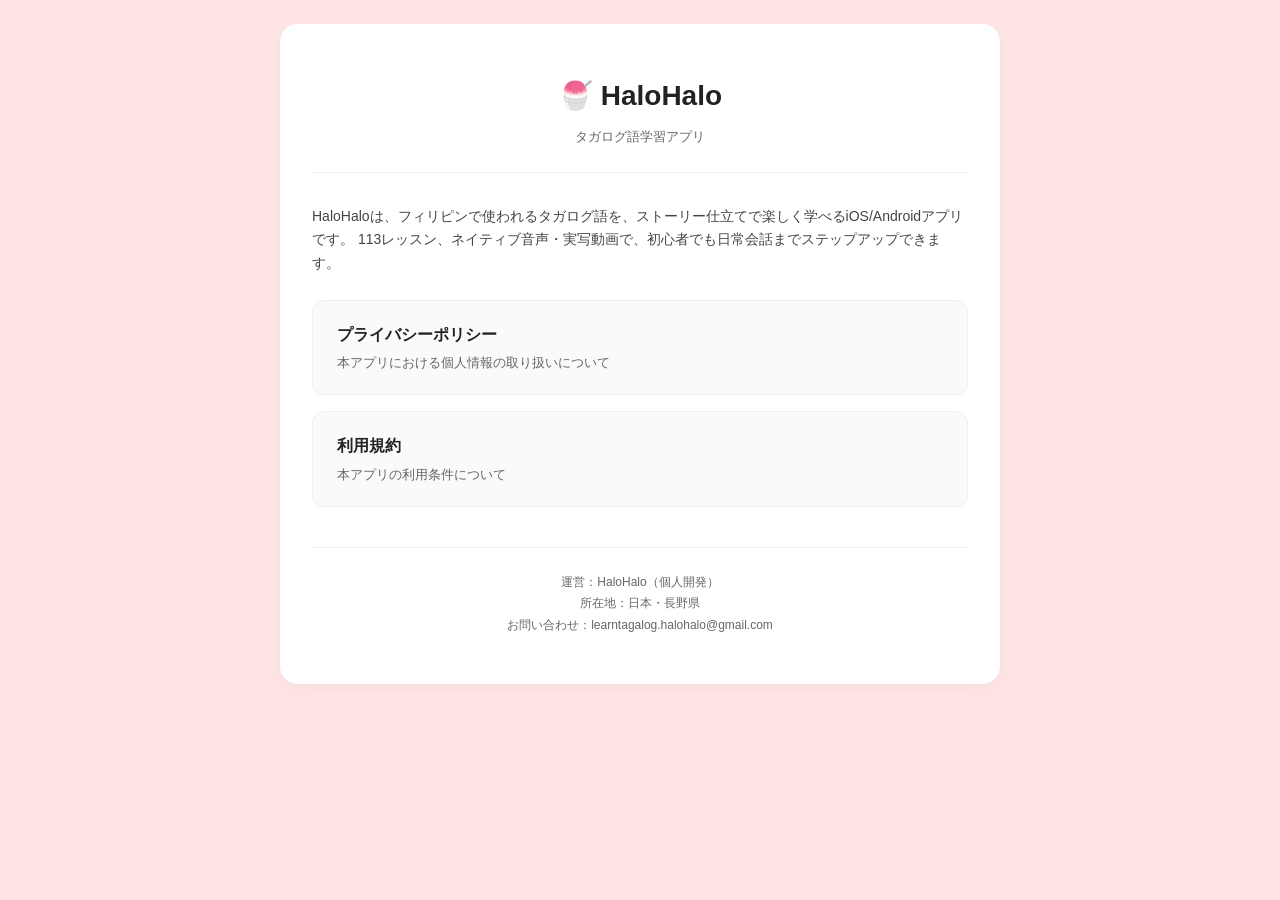
==== index.html @ 2f47382c "Initial commit: privacy policy and terms of service" ====
<!DOCTYPE html>
<html lang="ja">
<head>
  <meta charset="UTF-8" />
  <meta name="viewport" content="width=device-width, initial-scale=1.0" />
  <title>HaloHalo - タガログ語学習</title>
  <link rel="stylesheet" href="styles.css" />
</head>
<body>
  <div class="container">
    <header>
      <div class="logo">🍧 HaloHalo</div>
      <div class="sub">タガログ語学習アプリ</div>
    </header>

    <p class="intro">
      HaloHaloは、フィリピンで使われるタガログ語を、ストーリー仕立てで楽しく学べるiOS/Androidアプリです。
      113レッスン、ネイティブ音声・実写動画で、初心者でも日常会話までステップアップできます。
    </p>

    <div class="home-cards">
      <a class="home-card" href="privacy.html">
        <div class="title">プライバシーポリシー</div>
        <div class="desc">本アプリにおける個人情報の取り扱いについて</div>
      </a>
      <a class="home-card" href="terms.html">
        <div class="title">利用規約</div>
        <div class="desc">本アプリの利用条件について</div>
      </a>
    </div>

    <footer>
      運営：HaloHalo（個人開発）<br>
      所在地：日本・長野県<br>
      お問い合わせ：learntagalog.halohalo@gmail.com
    </footer>
  </div>
</body>
</html>
---- styles.css ----
:root {
  --pink: #FFE5E5;
  --text: #222;
  --muted: #666;
  --line: #f0f0f0;
}

* { box-sizing: border-box; margin: 0; padding: 0; }

body {
  font-family: -apple-system, BlinkMacSystemFont, "Hiragino Sans", "Yu Gothic", "Helvetica Neue", sans-serif;
  background: var(--pink);
  color: var(--text);
  line-height: 1.7;
  padding: 24px 16px;
  -webkit-font-smoothing: antialiased;
}

.container {
  max-width: 720px;
  margin: 0 auto;
  background: white;
  border-radius: 18px;
  padding: 48px 32px;
  box-shadow: 0 4px 20px rgba(0,0,0,.04);
}

header {
  text-align: center;
  margin-bottom: 32px;
  padding-bottom: 24px;
  border-bottom: 1px solid var(--line);
}

header .logo {
  font-size: 28px;
  font-weight: 800;
  color: var(--text);
}

header .sub {
  margin-top: 6px;
  font-size: 13px;
  color: var(--muted);
}

h1 {
  font-size: 22px;
  margin-bottom: 8px;
}

.last-updated {
  font-size: 12px;
  color: var(--muted);
  margin-bottom: 16px;
}

.intro {
  font-size: 14px;
  color: #444;
  margin-bottom: 20px;
}

section {
  margin-top: 24px;
}

section h2 {
  font-size: 16px;
  margin-bottom: 10px;
  color: var(--text);
}

section p {
  font-size: 13px;
  color: #444;
  margin-bottom: 8px;
}

section ul {
  list-style: none;
  padding-left: 4px;
}

section ul li {
  font-size: 13px;
  color: #444;
  margin-bottom: 4px;
  padding-left: 16px;
  position: relative;
}

section ul li::before {
  content: "・";
  position: absolute;
  left: 0;
}

.note {
  font-size: 12px;
  color: var(--muted);
  font-style: italic;
  margin-top: 4px;
}

footer {
  text-align: center;
  font-size: 12px;
  color: var(--muted);
  margin-top: 40px;
  padding-top: 24px;
  border-top: 1px solid var(--line);
  line-height: 1.8;
}

footer a {
  color: #78C85A;
  text-decoration: none;
}

nav {
  text-align: center;
  margin-bottom: 24px;
}

nav a {
  display: inline-block;
  padding: 6px 14px;
  font-size: 13px;
  color: #78C85A;
  text-decoration: none;
  border: 1px solid #78C85A;
  border-radius: 18px;
  margin: 0 4px;
}

nav a:hover {
  background: #78C85A;
  color: white;
}

.home-cards {
  display: grid;
  gap: 16px;
  margin-top: 24px;
}

.home-card {
  display: block;
  padding: 20px 24px;
  background: #FAFAFA;
  border-radius: 12px;
  text-decoration: none;
  color: var(--text);
  border: 1px solid var(--line);
  transition: transform .15s ease, box-shadow .15s ease;
}

.home-card:hover {
  transform: translateY(-2px);
  box-shadow: 0 4px 12px rgba(0,0,0,.05);
}

.home-card .title {
  font-weight: 700;
  font-size: 16px;
}

.home-card .desc {
  font-size: 13px;
  color: var(--muted);
  margin-top: 4px;
}
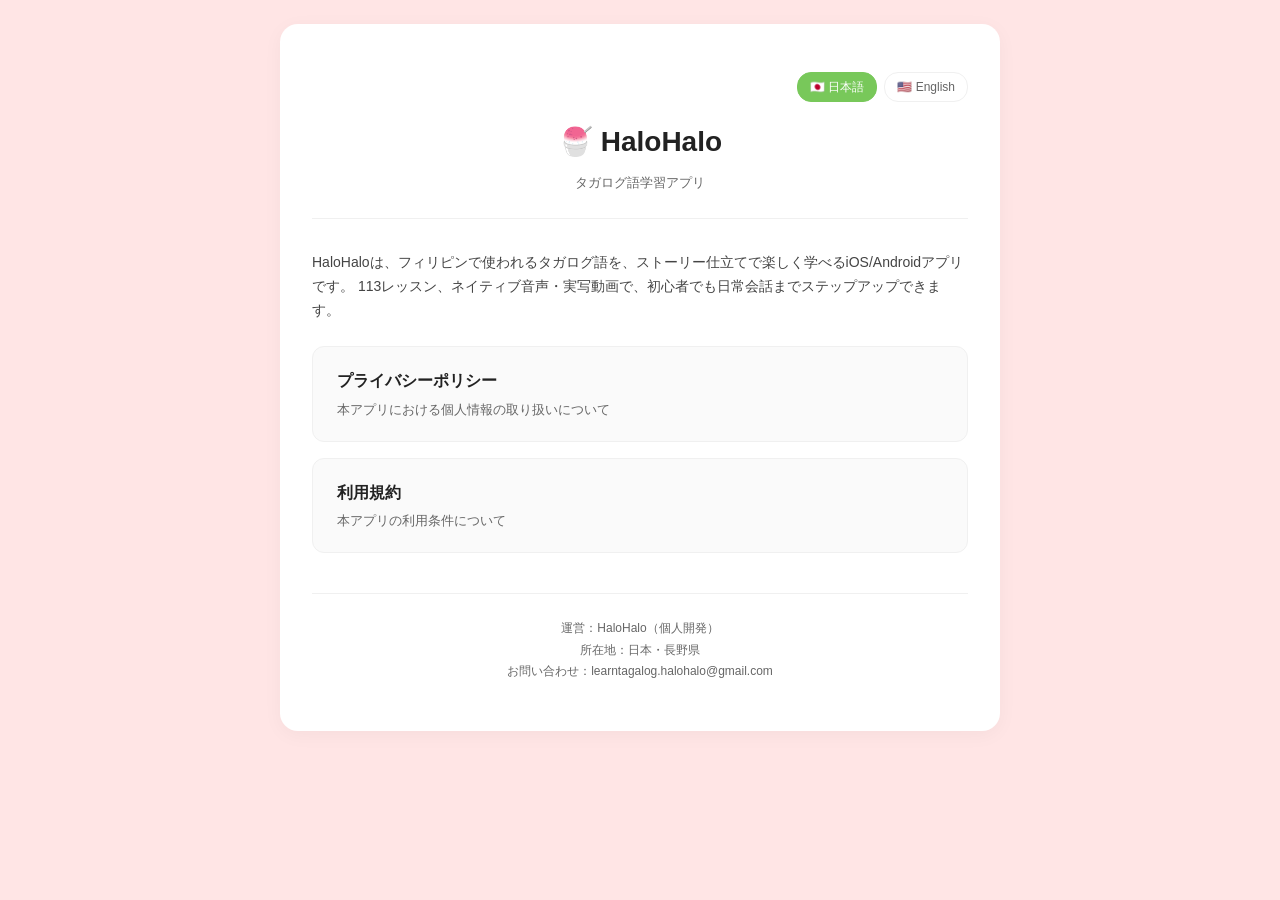
==== commit 580feec1: "Add English translations with language switcher - New: index-en.html, privacy-en.html, terms-en.html" ====
--- a/index.html
+++ b/index.html
@@ -8,6 +8,10 @@
 </head>
 <body>
   <div class="container">
+    <div class="lang-switch">
+      <a href="index.html" class="active">🇯🇵 日本語</a>
+      <a href="index-en.html">🇺🇸 English</a>
+    </div>
     <header>
       <div class="logo">🍧 HaloHalo</div>
       <div class="sub">タガログ語学習アプリ</div>
--- a/styles.css
+++ b/styles.css
@@ -139,6 +139,34 @@
   color: white;
 }
 
+.lang-switch {
+  text-align: right;
+  margin-bottom: 16px;
+  font-size: 12px;
+}
+
+.lang-switch a {
+  display: inline-block;
+  padding: 4px 12px;
+  margin-left: 4px;
+  color: var(--muted);
+  text-decoration: none;
+  border: 1px solid var(--line);
+  border-radius: 14px;
+  transition: all .15s ease;
+}
+
+.lang-switch a:hover {
+  border-color: #78C85A;
+  color: #78C85A;
+}
+
+.lang-switch a.active {
+  background: #78C85A;
+  color: white;
+  border-color: #78C85A;
+}
+
 .home-cards {
   display: grid;
   gap: 16px;
